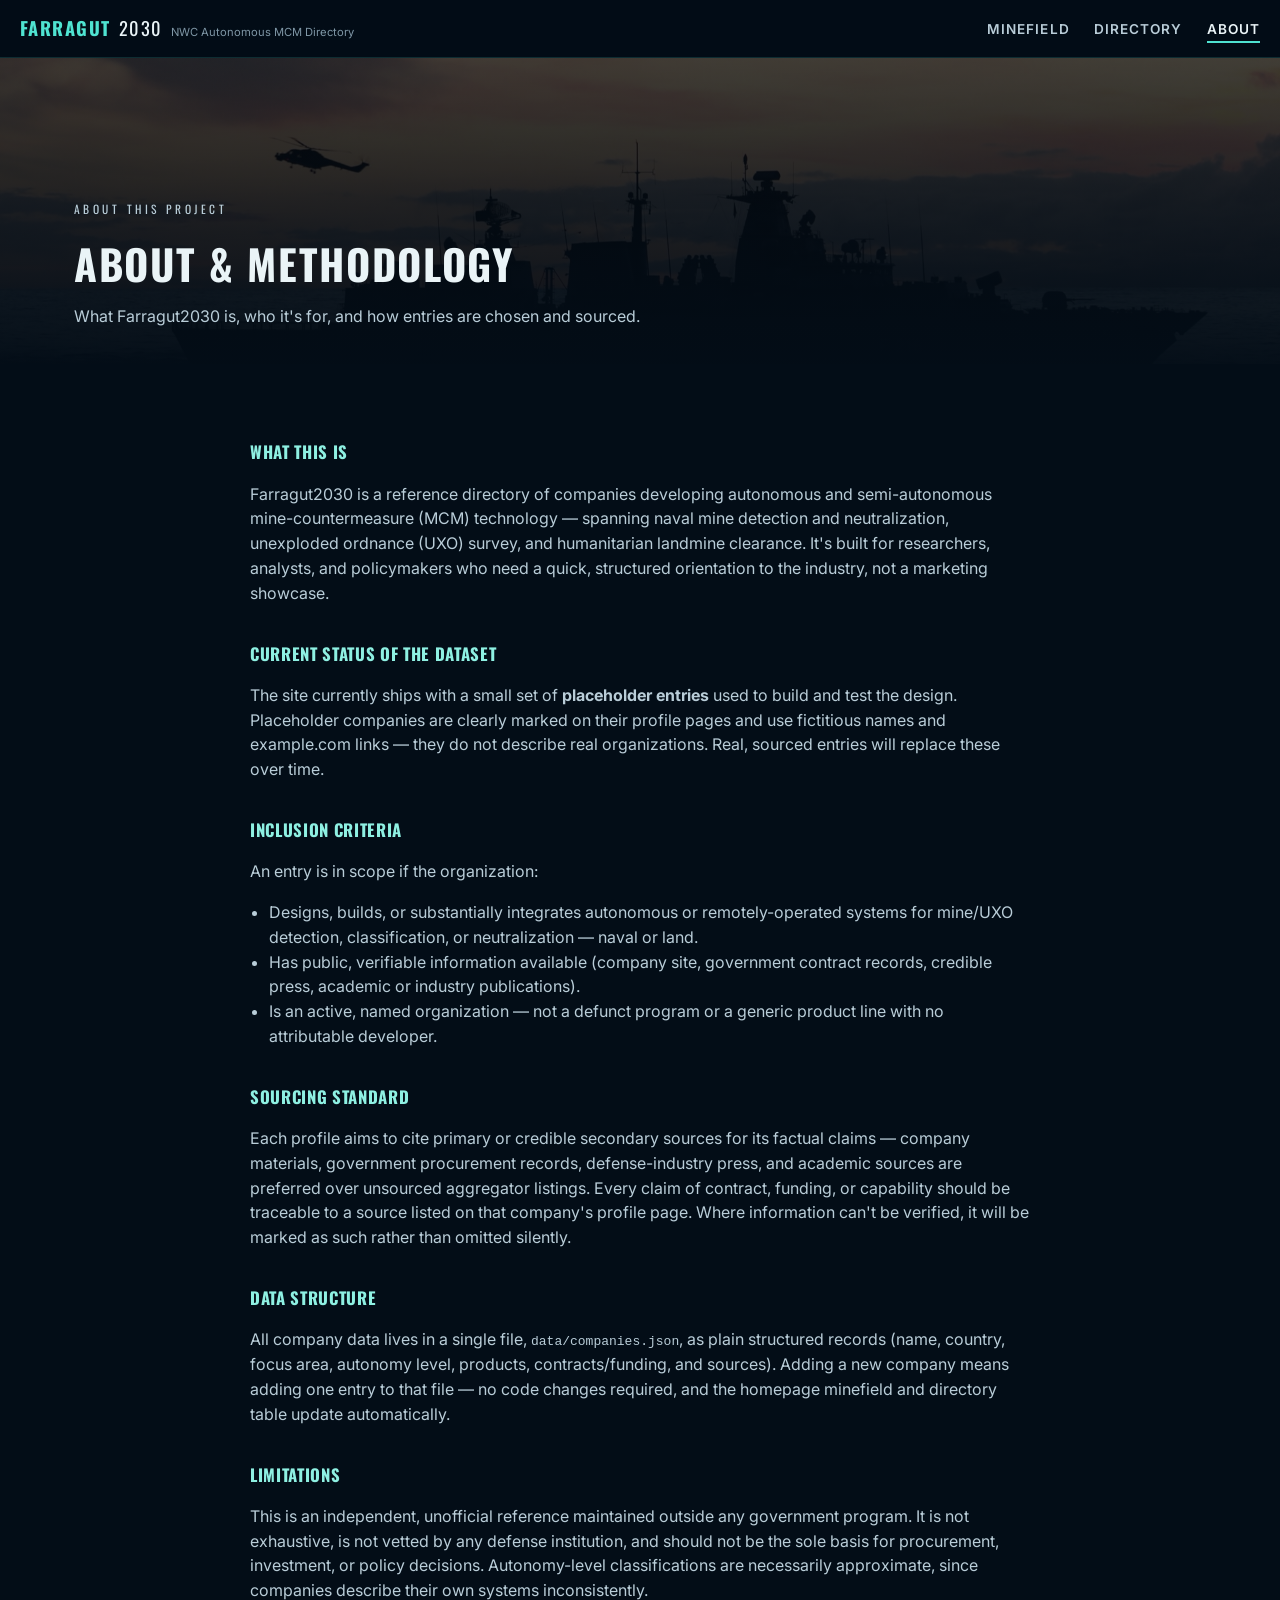
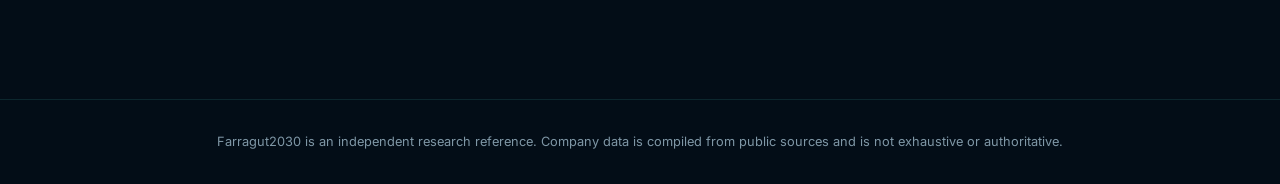
==== about.html @ 44baa38c "Initial build: Farragut2030 minefield directory site Static HTML/CSS/JS site with an animated homepa" ====
<!DOCTYPE html>
<html lang="en">
<head>
<meta charset="UTF-8">
<meta name="viewport" content="width=device-width, initial-scale=1.0">
<title>About &amp; Methodology — Farragut2030</title>
<link rel="preconnect" href="https://fonts.googleapis.com">
<link href="https://fonts.googleapis.com/css2?family=Inter:wght@400;500;600;700&family=Oswald:wght@500;600;700&display=swap" rel="stylesheet">
<link rel="stylesheet" href="css/style.css">
<link rel="icon" href="data:image/svg+xml,<svg xmlns=%22http://www.w3.org/2000/svg%22 viewBox=%220 0 100 100%22><circle cx=%2250%22 cy=%2250%22 r=%2238%22 fill=%22%230b2942%22/><circle cx=%2250%22 cy=%2250%22 r=%2226%22 fill=%22%234fe3d1%22/></svg>">
</head>
<body>

<nav class="site-nav">
  <div class="site-nav__brand">
    <strong>FARRAGUT</strong>2030 <small>NWC Autonomous MCM Directory</small>
  </div>
  <ul class="site-nav__links">
    <li><a href="index.html">Minefield</a></li>
    <li><a href="companies.html">Directory</a></li>
    <li><a href="about.html" aria-current="page">About</a></li>
  </ul>
</nav>

<div class="page-banner">
  <img class="page-banner__photo" src="images/warship-silhouette.jpg" alt="" aria-hidden="true">
  <div class="page-banner__overlay"></div>
  <div class="page-banner__content">
    <div class="container">
      <p class="page-banner__eyebrow">About This Project</p>
      <h1>About &amp; Methodology</h1>
      <p>What Farragut2030 is, who it's for, and how entries are chosen and sourced.</p>
    </div>
  </div>
</div>

<main class="container about-content">
  <h2>What this is</h2>
  <p>Farragut2030 is a reference directory of companies developing autonomous and semi-autonomous mine-countermeasure (MCM) technology — spanning naval mine detection and neutralization, unexploded ordnance (UXO) survey, and humanitarian landmine clearance. It's built for researchers, analysts, and policymakers who need a quick, structured orientation to the industry, not a marketing showcase.</p>

  <h2>Current status of the dataset</h2>
  <p>The site currently ships with a small set of <strong>placeholder entries</strong> used to build and test the design. Placeholder companies are clearly marked on their profile pages and use fictitious names and example.com links — they do not describe real organizations. Real, sourced entries will replace these over time.</p>

  <h2>Inclusion criteria</h2>
  <p>An entry is in scope if the organization:</p>
  <ul>
    <li>Designs, builds, or substantially integrates autonomous or remotely-operated systems for mine/UXO detection, classification, or neutralization — naval or land.</li>
    <li>Has public, verifiable information available (company site, government contract records, credible press, academic or industry publications).</li>
    <li>Is an active, named organization — not a defunct program or a generic product line with no attributable developer.</li>
  </ul>

  <h2>Sourcing standard</h2>
  <p>Each profile aims to cite primary or credible secondary sources for its factual claims — company materials, government procurement records, defense-industry press, and academic sources are preferred over unsourced aggregator listings. Every claim of contract, funding, or capability should be traceable to a source listed on that company's profile page. Where information can't be verified, it will be marked as such rather than omitted silently.</p>

  <h2>Data structure</h2>
  <p>All company data lives in a single file, <code>data/companies.json</code>, as plain structured records (name, country, focus area, autonomy level, products, contracts/funding, and sources). Adding a new company means adding one entry to that file — no code changes required, and the homepage minefield and directory table update automatically.</p>

  <h2>Limitations</h2>
  <p>This is an independent, unofficial reference maintained outside any government program. It is not exhaustive, is not vetted by any defense institution, and should not be the sole basis for procurement, investment, or policy decisions. Autonomy-level classifications are necessarily approximate, since companies describe their own systems inconsistently.</p>
</main>

<footer class="site-footer">
  <div class="container">
    Farragut2030 is an independent research reference. Company data is compiled from public sources and is not exhaustive or authoritative.
  </div>
</footer>

</body>
</html>
---- css/style.css ----
/* ============================================================
   Farragut2030 — shared stylesheet
   ============================================================ */

:root {
  --navy-950: #030d17;
  --navy-900: #061b2e;
  --navy-800: #0b2942;
  --navy-700: #123a58;
  --navy-600: #1a4d73;
  --teal-400: #4fe3d1;
  --teal-300: #8ef0e2;
  --amber-400: #ffb04f;
  --ink-100: #eaf4f7;
  --ink-300: #b9cdd8;
  --ink-500: #7f97a6;
  --danger-400: #ff6b6b;

  --font-display: 'Oswald', 'Arial Narrow', sans-serif;
  --font-body: 'Inter', -apple-system, BlinkMacSystemFont, 'Segoe UI', sans-serif;

  --shadow-glow: 0 0 24px rgba(79, 227, 209, 0.45);
  --ease-smooth: cubic-bezier(0.22, 0.61, 0.36, 1);
}

* { box-sizing: border-box; }

html {
  scroll-behavior: smooth;
}

body {
  margin: 0;
  background: var(--navy-950);
  color: var(--ink-100);
  font-family: var(--font-body);
  line-height: 1.55;
  -webkit-font-smoothing: antialiased;
}

h1, h2, h3, h4 {
  font-family: var(--font-display);
  text-transform: uppercase;
  letter-spacing: 0.04em;
  margin: 0 0 0.5em;
  color: var(--ink-100);
}

a { color: var(--teal-400); text-decoration: none; }
a:hover { color: var(--teal-300); }

img { max-width: 100%; display: block; }

.container {
  max-width: 1180px;
  margin: 0 auto;
  padding: 0 1.5rem;
}

/* ---------- Nav ---------- */
.site-nav {
  position: sticky;
  top: 0;
  z-index: 100;
  display: flex;
  flex-wrap: wrap;
  align-items: center;
  justify-content: space-between;
  gap: 0.5rem 1rem;
  padding: 0.9rem 1.25rem;
  background: rgba(3, 13, 23, 0.72);
  backdrop-filter: blur(10px);
  -webkit-backdrop-filter: blur(10px);
  border-bottom: 1px solid rgba(79, 227, 209, 0.15);
}

.site-nav__brand {
  display: flex;
  align-items: baseline;
  gap: 0.5rem;
  font-family: var(--font-display);
  font-size: 1.15rem;
  letter-spacing: 0.08em;
  color: var(--ink-100);
}
.site-nav__brand strong { color: var(--teal-400); }
.site-nav__brand small {
  font-family: var(--font-body);
  text-transform: none;
  letter-spacing: normal;
  color: var(--ink-500);
  font-size: 0.7rem;
}

.site-nav__links {
  display: flex;
  flex-wrap: wrap;
  gap: 0.6rem 1.5rem;
  list-style: none;
  margin: 0;
  padding: 0;
}
.site-nav__links a {
  color: var(--ink-300);
  font-size: 0.85rem;
  text-transform: uppercase;
  letter-spacing: 0.08em;
  font-weight: 600;
  padding-bottom: 4px;
  border-bottom: 2px solid transparent;
  transition: color 0.2s var(--ease-smooth), border-color 0.2s var(--ease-smooth);
}
.site-nav__links a:hover,
.site-nav__links a[aria-current="page"] {
  color: var(--ink-100);
  border-color: var(--teal-400);
}

/* ---------- Hero (homepage) ---------- */
.hero {
  position: relative;
  min-height: 100vh;
  display: flex;
  flex-direction: column;
  overflow: hidden;
  background: #010810;
}

.hero__photo {
  position: absolute;
  inset: 0;
  width: 100%;
  height: 100%;
  object-fit: cover;
  filter: saturate(0.85) brightness(0.55) contrast(1.05);
  transform: scale(1.02);
}

.hero__overlay {
  position: absolute;
  inset: 0;
  background:
    radial-gradient(ellipse at 50% -10%, rgba(79, 227, 209, 0.18), transparent 55%),
    linear-gradient(180deg, rgba(3, 13, 23, 0.55) 0%, rgba(3, 13, 23, 0.15) 30%, rgba(3, 13, 23, 0.35) 70%, rgba(3, 13, 23, 0.92) 100%);
  pointer-events: none;
}

.hero__rays {
  position: absolute;
  inset: 0;
  background: repeating-linear-gradient(
    100deg,
    rgba(255,255,255,0.05) 0%,
    rgba(255,255,255,0.05) 2%,
    transparent 6%,
    transparent 14%
  );
  mix-blend-mode: screen;
  opacity: 0.5;
  animation: rays-drift 18s linear infinite;
  pointer-events: none;
}
@keyframes rays-drift {
  0% { transform: translateX(0) translateY(0); }
  100% { transform: translateX(-4%) translateY(2%); }
}

.hero__intro {
  position: relative;
  z-index: 5;
  text-align: center;
  padding: 6.5rem 1.5rem 2rem;
}
.hero__eyebrow {
  color: var(--teal-300);
  font-family: var(--font-display);
  letter-spacing: 0.35em;
  font-size: 0.75rem;
  text-transform: uppercase;
  opacity: 0.9;
}
.hero__title {
  font-size: clamp(2.4rem, 6vw, 4.5rem);
  margin: 0.3em 0 0.2em;
  text-shadow: 0 4px 30px rgba(0,0,0,0.6);
}
.hero__tagline {
  max-width: 640px;
  margin: 0 auto;
  color: var(--ink-300);
  font-size: 1.05rem;
}
.hero__quote {
  margin-top: 1.4rem;
  font-family: var(--font-display);
  font-style: italic;
  color: var(--amber-400);
  letter-spacing: 0.03em;
  font-size: 1rem;
  opacity: 0.9;
}

.hero__field {
  position: relative;
  z-index: 5;
  flex: 1;
  width: 100%;
}

.minefield {
  position: relative;
  width: 100%;
  height: 100%;
  min-height: 420px;
}

.mine-marker {
  position: absolute;
  transform: translate(-50%, -50%);
  display: flex;
  flex-direction: column;
  align-items: center;
}

.mine-chain {
  width: 3px;
  background: repeating-linear-gradient(
    180deg,
    rgba(190, 208, 216, 0.65) 0px,
    rgba(190, 208, 216, 0.65) 6px,
    rgba(120, 140, 150, 0.25) 6px,
    rgba(120, 140, 150, 0.25) 12px
  );
  -webkit-mask-image: linear-gradient(180deg, rgba(0,0,0,0.8), transparent 92%);
  mask-image: linear-gradient(180deg, rgba(0,0,0,0.8), transparent 92%);
  order: 2;
}

.mine-clickable {
  order: 1;
  position: relative;
  display: block;
  width: clamp(50px, 15vw, var(--mine-size, 96px));
  height: clamp(50px, 15vw, var(--mine-size, 96px));
  cursor: pointer;
  animation-name: mine-sway;
  animation-timing-function: ease-in-out;
  animation-iteration-count: infinite;
  animation-duration: var(--sway-duration, 6s);
  animation-delay: var(--sway-delay, 0s);
  border-radius: 50%;
}
.mine-clickable:focus-visible {
  outline: 2px solid var(--amber-400);
  outline-offset: 4px;
}

@keyframes mine-sway {
  0%, 100% { transform: rotate(-2.4deg) translateY(0); }
  50% { transform: rotate(2.4deg) translateY(-7px); }
}

.mine-svg { display: block; width: 100%; height: 100%; overflow: visible; }
.mine-hull { fill: url(#mineGradient); stroke: rgba(0,0,0,0.45); stroke-width: 1.5; transition: filter 0.25s var(--ease-smooth); }
.mine-horn { fill: url(#hornGradient); }
.mine-rivet { fill: rgba(255,255,255,0.14); }

.mine-pulse-ring {
  position: absolute;
  inset: -20%;
  border-radius: 50%;
  border: 2px solid var(--teal-400);
  opacity: 0;
  pointer-events: none;
}

.mine-label {
  position: absolute;
  inset: 12%;
  display: flex;
  align-items: center;
  justify-content: center;
  text-align: center;
  color: var(--ink-100);
  font-weight: 700;
  font-size: var(--label-size, 0.72rem);
  line-height: 1.15;
  text-shadow: 0 1px 3px rgba(0,0,0,0.9), 0 0 10px rgba(0,0,0,0.6);
  pointer-events: none;
}

.mine-clickable:hover .mine-hull,
.mine-clickable:focus-visible .mine-hull {
  filter: drop-shadow(0 0 14px rgba(79, 227, 209, 0.9));
}
.mine-clickable:hover .mine-label,
.mine-clickable:focus-visible .mine-label {
  color: var(--teal-300);
}
.mine-clickable:hover .mine-pulse-ring,
.mine-clickable:focus-visible .mine-pulse-ring {
  animation: mine-pulse 1.15s var(--ease-smooth) infinite;
}
@keyframes mine-pulse {
  0% { transform: scale(0.75); opacity: 0.6; }
  100% { transform: scale(1.35); opacity: 0; }
}

.mine-more {
  display: flex;
  align-items: center;
  justify-content: center;
  border-radius: 50%;
  background: rgba(79, 227, 209, 0.12);
  border: 1.5px dashed rgba(79, 227, 209, 0.55);
  color: var(--teal-300);
  font-size: 0.68rem;
  font-weight: 700;
  text-align: center;
  text-transform: uppercase;
  letter-spacing: 0.04em;
}

.bubble-layer {
  position: absolute;
  inset: 0;
  z-index: 4;
  pointer-events: none;
  overflow: hidden;
}
.bubble {
  position: absolute;
  bottom: -5%;
  border-radius: 50%;
  background: radial-gradient(circle at 32% 32%, rgba(255,255,255,0.85), rgba(180, 230, 225, 0.15) 70%, transparent 75%);
  opacity: 0.55;
  animation-name: bubble-rise;
  animation-timing-function: linear;
  animation-iteration-count: infinite;
}
@keyframes bubble-rise {
  0% { transform: translateY(0) translateX(0); opacity: 0; }
  10% { opacity: 0.6; }
  90% { opacity: 0.4; }
  100% { transform: translateY(-115vh) translateX(var(--drift, 20px)); opacity: 0; }
}

.hero__scroll-cue {
  position: relative;
  z-index: 5;
  display: flex;
  flex-direction: column;
  align-items: center;
  gap: 0.4rem;
  color: var(--ink-500);
  font-size: 0.7rem;
  letter-spacing: 0.2em;
  text-transform: uppercase;
  padding-bottom: 1.5rem;
}
.hero__scroll-cue span {
  width: 1px;
  height: 28px;
  background: linear-gradient(var(--teal-400), transparent);
  animation: cue-drop 1.8s var(--ease-smooth) infinite;
}
@keyframes cue-drop {
  0% { opacity: 0; transform: translateY(-6px); }
  50% { opacity: 1; }
  100% { opacity: 0; transform: translateY(10px); }
}

/* ---------- Section below hero ---------- */
.intro-strip {
  background: var(--navy-900);
  border-top: 1px solid rgba(79, 227, 209, 0.12);
  padding: 3.5rem 0;
}
.intro-strip__grid {
  display: grid;
  grid-template-columns: repeat(auto-fit, minmax(220px, 1fr));
  gap: 2rem;
}
.intro-card h3 {
  color: var(--teal-400);
  font-size: 0.95rem;
  margin-bottom: 0.4rem;
}
.intro-card p {
  color: var(--ink-300);
  font-size: 0.92rem;
  margin: 0;
}

/* ---------- Generic page banner (list/about pages) ---------- */
.page-banner {
  position: relative;
  min-height: 34vh;
  display: flex;
  align-items: flex-end;
  overflow: hidden;
  background: var(--navy-950);
}
.page-banner__photo {
  position: absolute;
  inset: 0;
  width: 100%;
  height: 100%;
  object-fit: cover;
  filter: saturate(0.7) brightness(0.4);
}
.page-banner__overlay {
  position: absolute;
  inset: 0;
  background: linear-gradient(180deg, rgba(3,13,23,0.35) 0%, rgba(3,13,23,0.96) 100%);
}
.page-banner__content {
  position: relative;
  z-index: 2;
  padding: 2.5rem 1.5rem 2.25rem;
  width: 100%;
}
.page-banner__content .container { padding: 0 1.5rem; }
.page-banner__eyebrow {
  color: var(--teal-300);
  font-size: 0.72rem;
  letter-spacing: 0.3em;
  text-transform: uppercase;
  font-family: var(--font-display);
}
.page-banner h1 { font-size: clamp(1.8rem, 4vw, 2.6rem); margin: 0.3em 0 0.2em; }
.page-banner p { color: var(--ink-300); max-width: 640px; margin: 0; }

/* ---------- Directory / list page ---------- */
.directory {
  padding: 2.5rem 0 5rem;
}
.directory__controls {
  display: flex;
  flex-wrap: wrap;
  gap: 0.9rem;
  margin-bottom: 1.75rem;
  align-items: center;
}
.directory__search {
  flex: 1 1 240px;
  position: relative;
}
.directory__search input {
  width: 100%;
  padding: 0.65rem 0.9rem 0.65rem 2.2rem;
  border-radius: 8px;
  border: 1px solid var(--navy-600);
  background: var(--navy-800);
  color: var(--ink-100);
  font-size: 0.92rem;
}
.directory__search input:focus {
  outline: none;
  border-color: var(--teal-400);
  box-shadow: 0 0 0 3px rgba(79, 227, 209, 0.18);
}
.directory__search::before {
  content: "";
  position: absolute;
  left: 0.8rem;
  top: 50%;
  transform: translateY(-50%);
  width: 12px; height: 12px;
  border: 2px solid var(--ink-500);
  border-radius: 50%;
}

.directory select {
  padding: 0.6rem 0.9rem;
  border-radius: 8px;
  border: 1px solid var(--navy-600);
  background: var(--navy-800);
  color: var(--ink-100);
  font-size: 0.88rem;
}

.directory__count {
  color: var(--ink-500);
  font-size: 0.85rem;
  margin-bottom: 1rem;
}

.directory__table-wrap {
  overflow-x: auto;
  border: 1px solid var(--navy-700);
  border-radius: 12px;
}
table.directory__table {
  width: 100%;
  border-collapse: collapse;
  min-width: 640px;
}
.directory__table thead th {
  text-align: left;
  padding: 0.85rem 1rem;
  background: var(--navy-800);
  font-family: var(--font-display);
  font-size: 0.78rem;
  letter-spacing: 0.08em;
  text-transform: uppercase;
  color: var(--teal-300);
  cursor: pointer;
  user-select: none;
  white-space: nowrap;
}
.directory__table thead th:hover { color: var(--ink-100); }
.directory__table thead th[data-active] { color: var(--amber-400); }
.directory__table tbody tr {
  border-top: 1px solid var(--navy-700);
  transition: background 0.15s var(--ease-smooth);
}
.directory__table tbody tr:hover { background: rgba(79, 227, 209, 0.06); }
.directory__table td {
  padding: 0.85rem 1rem;
  font-size: 0.9rem;
  color: var(--ink-300);
  vertical-align: top;
}
.directory__table td a {
  color: var(--ink-100);
  font-weight: 600;
}
.directory__table td a:hover { color: var(--teal-400); }

.badge {
  display: inline-block;
  padding: 0.2rem 0.6rem;
  border-radius: 999px;
  font-size: 0.72rem;
  font-weight: 600;
  background: rgba(79, 227, 209, 0.14);
  color: var(--teal-300);
  white-space: nowrap;
}

.directory__empty {
  padding: 3rem 1rem;
  text-align: center;
  color: var(--ink-500);
}

/* ---------- Company profile page ---------- */
.profile {
  padding: 2.5rem 0 5rem;
}
.profile__back {
  display: inline-flex;
  align-items: center;
  gap: 0.4rem;
  font-size: 0.85rem;
  color: var(--ink-500);
  margin-bottom: 1.5rem;
}
.profile__back:hover { color: var(--teal-400); }

.profile__header {
  display: flex;
  flex-wrap: wrap;
  gap: 1rem;
  align-items: center;
  justify-content: space-between;
  border-bottom: 1px solid var(--navy-700);
  padding-bottom: 1.5rem;
  margin-bottom: 2rem;
}
.profile__badges { display: flex; gap: 0.5rem; flex-wrap: wrap; }
.profile__title { font-size: clamp(1.6rem, 3.5vw, 2.4rem); margin: 0; }
.profile__meta { color: var(--ink-500); font-size: 0.85rem; margin-top: 0.3rem; }

.profile__placeholder-note {
  background: rgba(255, 176, 79, 0.1);
  border: 1px solid rgba(255, 176, 79, 0.35);
  color: var(--amber-400);
  padding: 0.8rem 1rem;
  border-radius: 10px;
  font-size: 0.85rem;
  margin-bottom: 2rem;
}

.profile__grid {
  display: grid;
  grid-template-columns: 2fr 1fr;
  gap: 2.5rem;
}
@media (max-width: 800px) {
  .profile__grid { grid-template-columns: 1fr; }
}

.profile__section { margin-bottom: 2.25rem; }
.profile__section h2 {
  font-size: 1rem;
  color: var(--teal-300);
  border-bottom: 1px solid var(--navy-700);
  padding-bottom: 0.5rem;
}
.profile__section p { color: var(--ink-300); }

.product-card {
  background: var(--navy-800);
  border: 1px solid var(--navy-700);
  border-radius: 10px;
  padding: 1rem 1.1rem;
  margin-bottom: 0.9rem;
}
.product-card h3 {
  font-size: 0.95rem;
  color: var(--ink-100);
  text-transform: none;
  letter-spacing: normal;
  margin-bottom: 0.3rem;
}
.product-card p { color: var(--ink-300); font-size: 0.9rem; margin: 0; }

.fact-list { list-style: none; margin: 0; padding: 0; }
.fact-list li {
  display: flex;
  justify-content: space-between;
  gap: 1rem;
  padding: 0.6rem 0;
  border-bottom: 1px dashed var(--navy-700);
  font-size: 0.88rem;
}
.fact-list li span:first-child { color: var(--ink-500); }
.fact-list li span:last-child { color: var(--ink-100); text-align: right; }

.contract-list, .source-list { list-style: none; margin: 0; padding: 0; }
.contract-list li {
  padding: 0.6rem 0.8rem;
  background: var(--navy-800);
  border-radius: 8px;
  margin-bottom: 0.6rem;
  font-size: 0.88rem;
  color: var(--ink-300);
}
.source-list li { margin-bottom: 0.5rem; font-size: 0.85rem; }

/* ---------- About page ---------- */
.about-content {
  padding: 2.5rem 0 5rem;
  max-width: 780px;
  margin: 0 auto;
}
.about-content h2 {
  color: var(--teal-300);
  font-size: 1.05rem;
  margin-top: 2.2rem;
}
.about-content p, .about-content li { color: var(--ink-300); }
.about-content ul { padding-left: 1.2rem; }

/* ---------- Footer ---------- */
.site-footer {
  border-top: 1px solid rgba(79, 227, 209, 0.12);
  background: var(--navy-950);
  padding: 2rem 0;
  color: var(--ink-500);
  font-size: 0.8rem;
  text-align: center;
}
.site-footer a { color: var(--ink-500); }
.site-footer a:hover { color: var(--teal-400); }

@media (max-width: 640px) {
  .site-nav { padding: 0.75rem 1rem; }
  .site-nav__brand small { display: none; }
  .site-nav__links { gap: 0.5rem 1rem; }
  .site-nav__links a { font-size: 0.72rem; }
  .hero__intro { padding-top: 4.5rem; }
  .mine-label { font-size: calc(var(--label-size, 0.72rem) * 0.8); inset: 8%; }
  .mine-more { font-size: 0.58rem; }
}

@media (prefers-reduced-motion: reduce) {
  .mine-sway, .hero__rays, .bubble, .hero__scroll-cue span, .mine-pulse {
    animation: none !important;
  }
}
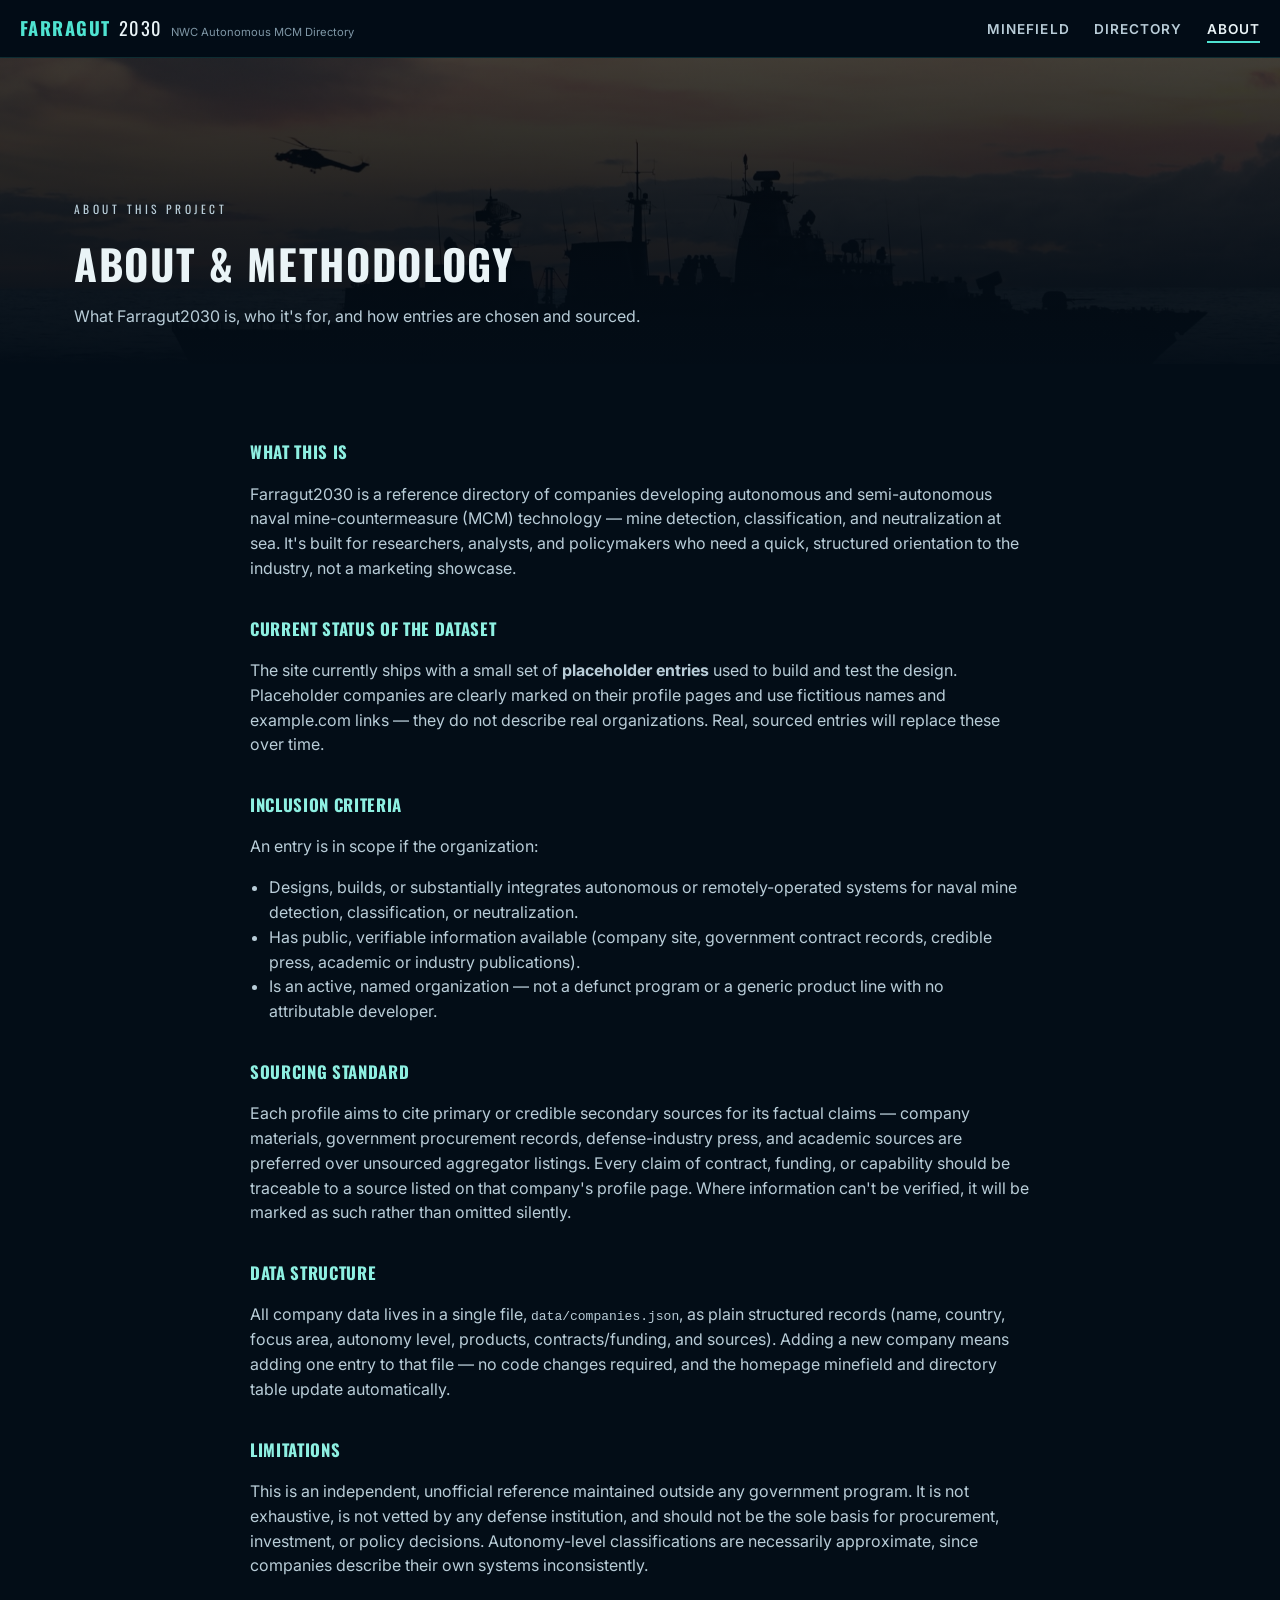
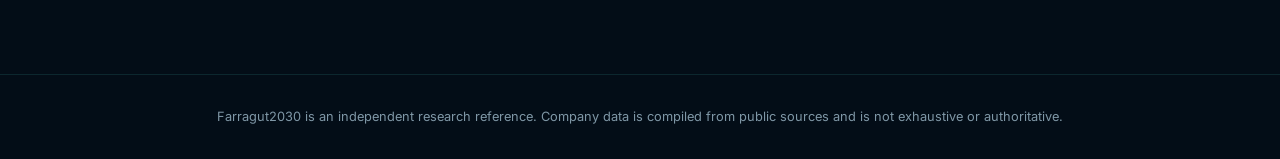
==== commit 26012806: "Narrow scope to naval-only, remove Focus field, fix mine layout - Reframe hero tagline, About method" ====
--- a/about.html
+++ b/about.html
@@ -36,7 +36,7 @@
 
 <main class="container about-content">
   <h2>What this is</h2>
-  <p>Farragut2030 is a reference directory of companies developing autonomous and semi-autonomous mine-countermeasure (MCM) technology — spanning naval mine detection and neutralization, unexploded ordnance (UXO) survey, and humanitarian landmine clearance. It's built for researchers, analysts, and policymakers who need a quick, structured orientation to the industry, not a marketing showcase.</p>
+  <p>Farragut2030 is a reference directory of companies developing autonomous and semi-autonomous naval mine-countermeasure (MCM) technology — mine detection, classification, and neutralization at sea. It's built for researchers, analysts, and policymakers who need a quick, structured orientation to the industry, not a marketing showcase.</p>
 
   <h2>Current status of the dataset</h2>
   <p>The site currently ships with a small set of <strong>placeholder entries</strong> used to build and test the design. Placeholder companies are clearly marked on their profile pages and use fictitious names and example.com links — they do not describe real organizations. Real, sourced entries will replace these over time.</p>
@@ -44,7 +44,7 @@
   <h2>Inclusion criteria</h2>
   <p>An entry is in scope if the organization:</p>
   <ul>
-    <li>Designs, builds, or substantially integrates autonomous or remotely-operated systems for mine/UXO detection, classification, or neutralization — naval or land.</li>
+    <li>Designs, builds, or substantially integrates autonomous or remotely-operated systems for naval mine detection, classification, or neutralization.</li>
     <li>Has public, verifiable information available (company site, government contract records, credible press, academic or industry publications).</li>
     <li>Is an active, named organization — not a defunct program or a generic product line with no attributable developer.</li>
   </ul>
--- a/css/style.css
+++ b/css/style.css
@@ -205,6 +205,7 @@
   z-index: 5;
   flex: 1;
   width: 100%;
+  margin-top: 2rem;
 }
 
 .minefield {
@@ -216,7 +217,7 @@
 
 .mine-marker {
   position: absolute;
-  transform: translate(-50%, -50%);
+  transform: translate(-50%, 0);
   display: flex;
   flex-direction: column;
   align-items: center;
@@ -345,31 +346,6 @@
   100% { transform: translateY(-115vh) translateX(var(--drift, 20px)); opacity: 0; }
 }
 
-.hero__scroll-cue {
-  position: relative;
-  z-index: 5;
-  display: flex;
-  flex-direction: column;
-  align-items: center;
-  gap: 0.4rem;
-  color: var(--ink-500);
-  font-size: 0.7rem;
-  letter-spacing: 0.2em;
-  text-transform: uppercase;
-  padding-bottom: 1.5rem;
-}
-.hero__scroll-cue span {
-  width: 1px;
-  height: 28px;
-  background: linear-gradient(var(--teal-400), transparent);
-  animation: cue-drop 1.8s var(--ease-smooth) infinite;
-}
-@keyframes cue-drop {
-  0% { opacity: 0; transform: translateY(-6px); }
-  50% { opacity: 1; }
-  100% { opacity: 0; transform: translateY(10px); }
-}
-
 /* ---------- Section below hero ---------- */
 .intro-strip {
   background: var(--navy-900);
@@ -677,7 +653,7 @@
 }
 
 @media (prefers-reduced-motion: reduce) {
-  .mine-sway, .hero__rays, .bubble, .hero__scroll-cue span, .mine-pulse {
+  .mine-sway, .hero__rays, .bubble, .mine-pulse {
     animation: none !important;
   }
 }
